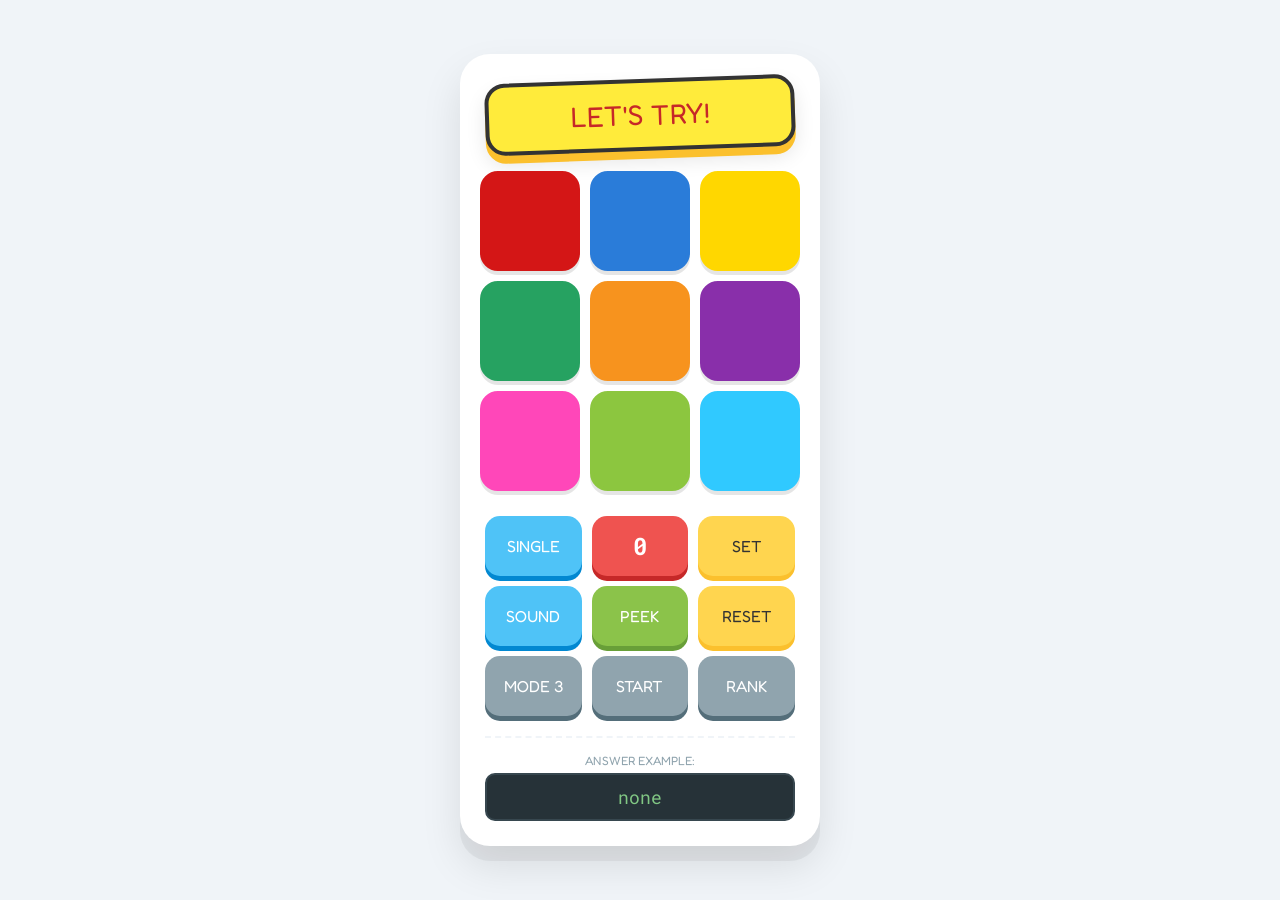
==== pop/index.html @ 69394334 "Add files via upload" ====
<!DOCTYPE html>
<html lang="ja">
<head> 
  <meta charset="UTF-8">
  <meta name="viewport" content="width=device-width, initial-scale=1.0">
  <title>Cyclogic Pop</title>
  <link href="https://fonts.googleapis.com/css2?family=Fredoka+One&family=Roboto+Mono:wght@700&display=swap" rel="stylesheet">
  <link rel="stylesheet" href="style.css">
  <script src="jquery-1.12.4.min.js"></script>
  <script src="https://cdnjs.cloudflare.com/ajax/libs/gsap/3.12.2/gsap.min.js"></script>
  <script src="program.js"></script>
</head>
<body>

<div id="content">

<header class="message-board">
    <div id="hyouji">LET'S TRY!</div>
  </header>

  <main class="puzzle-grid">
    
<button type="button" class="panel" id="p1"></button>
<button type="button" class="panel" id="p2"></button>
<button type="button" class="panel" id="p3"></button>
<button type="button" class="panel" id="p4"></button>
<button type="button" class="panel" id="p5"></button>
<button type="button" class="panel" id="p6"></button>
<button type="button" class="panel" id="p7"></button>
<button type="button" class="panel" id="p8"></button>
<button type="button" class="panel" id="p9"></button>

  </main>

  <nav class="controls-grid">
    <button type="button" class="bot input-mode" id="input-mode">SINGLE</button>
    <div class="bot-special moves-counter" id="tebo">000</div>
    <button type="button" class="bot sys-set" id="sebo">SET</button>

    <button type="button" class="bot sys-sound" id="sound-toggle">SOUND</button>
    <button type="button" class="bot peek-btn" id="peek-btn">PEEK</button> <button type="button" class="bot sys-reset" id="resebo">RESET</button>

    <button type="button" class="bot mode-select" id="mode-select">MODE 3</button>
    <button type="button" class="bot start-btn" id="challenge-start">START</button>
    <button type="button" class="bot rank-btn" id="rank">RANK</button>
  </nav>

  <footer>
    <div class="answer-area">
      <span class="label">ANSWER EXAMPLE:</span>
      <div id="kotae">none</div>
    </div>
  </footer>

</div>

<audio id="sound-click" src="sound/click.mp3" preload="auto"></audio>
<audio id="sound-complete" src="sound/complete.mp3" preload="auto"></audio>
<audio id="sound-peek" src="sound/peek.mp3" preload="auto"></audio> </body>
</html>
---- pop/style.css ----
/* style.css */

/* --- 全体のリセットとフォント --- */
* {
  box-sizing: border-box;
  margin: 0;
  padding: 0;
}

/* メッセージボード：一番上の表示部分 */
.message-board {
  margin-bottom: 20px;
  perspective: 500px; /* わずかに立体感を出すため */
}

#hyouji {
  background-color: #ffeb3b; /* 鮮やかなイエロー */
  color: #c62828;            /* 濃い赤で視認性確保 */
  font-family: 'Fredoka One', cursive;
  font-size: 28px;
  padding: 15px;
  border-radius: 20px;
  border: 4px solid #333;
  box-shadow: 0 8px 0 #fbc02d, 0 10px 20px rgba(0,0,0,0.1);
  
  /* 少し傾けて「コミカル」なニュアンスを出す */
  transform: rotate(-2deg);
  display: flex;
  align-items: center;
  justify-content: center;
  min-height: 70px;
  
  /* アニメーションの準備 */
  transition: all 0.2s ease;
}

/* 状況によって色や動きを変えるためのクラス（JSで制御） */
.status-thinking { color: #1976d2; transform: rotate(1deg); }
.status-win { 
  background-color: #ff4081; 
  color: white; 
  animation: bounce 0.5s infinite alternate; 
}

@keyframes bounce {
  from { transform: scale(1) rotate(-2deg); }
  to { transform: scale(1.05) rotate(2deg); }
}

body {
  /* 背景は少し落ち着いた、おもちゃ箱のようなパステルグレー */
  background-color: #f0f4f8; 
  display: flex;
  justify-content: center;
  align-items: center;
  min-height: 100vh;
  /* メインは丸みのあるポップなフォント */
  font-family: 'Fredoka One', cursive; 
}

/* --- メインコンテナ --- */
#content {
  /* 白ベースに、少し遊び心のある影 */
  background: #ffffff;
  padding: 25px;
  border-radius: 30px; /* 角丸を強く */
  box-shadow: 0 15px 0 rgba(0,0,0,0.05), 0 20px 40px rgba(0,0,0,0.1);
  width: 360px; /* 以前のバランスを参考に調整 */
  text-align: center;
}

/* --- パズルグリッド（バランス維持＋ポップ化） --- */
.puzzle-grid {
  display: grid;
  grid-template-columns: repeat(3, 100px);
  grid-template-rows: repeat(3, 100px);
  gap: 10px;
  justify-content: center;
  margin-bottom: 25px;
/* ...既存の設定... */
  grid-template-areas: 
    "p1 p2 p3"
    "p4 p5 p6"
    "p7 p8 p9";
}
#p1 { grid-area: p1; } #p2 { grid-area: p2; } #p3 { grid-area: p3; }
#p4 { grid-area: p4; } #p5 { grid-area: p5; } #p6 { grid-area: p6; }
#p7 { grid-area: p7; } #p8 { grid-area: p8; } #p9 { grid-area: p9; }

/* --- パネルの装飾：枠は維持、中は薄く --- */
.panel {
  width: 100px;
  height: 100px;
  border-radius: 18px;
  border: 4px solid #3d4143; /* 枠線はしっかり */
  background-color: rgba(255, 255, 255, 0.9); /* 中は薄く（画像が透けるベース） */
  box-shadow: 0 4px 0 rgba(0,0,0,0.1); /* 軽い影 */
  cursor: pointer;
  position: relative; /* アニメーション用 */
}
.panel:active {
  transform: translateY(3px);
  box-shadow: 0 3px 0 #00acc1;
}


/* HOME（正解位置）に収まった時のクラス */
.at-home {
  /* JSで各パネル固有の色を background-color に流し込みます */
  border-color: rgba(0, 0, 0, 0.1); /* 枠を少し馴染ませる */
  transition: background-color 0.4s ease, border-color 0.4s ease;
}
.controls-grid {
  display: grid;
  grid-template-columns: repeat(3, 1fr);
  grid-template-rows: repeat(3, 60px); /* 全ての行を60pxで固定 */
  gap: 10px;
  margin-bottom: 20px;
}
/* 共通ボタンスタイル：ぷっくり沈む */
.bot, .bot-special {
  border: none;
  border-radius: 15px;
  font-family: 'Fredoka One', cursive;
  font-size: 16px;
  color: #ffffff;
  height: 100%; 
  padding: 0;
  cursor: pointer;
  transition: all 0.1s;
  text-transform: uppercase;
  display: flex;
  align-items: center;
  justify-content: center;
}

.bot:active {
  transform: translateY(3px);
}

/* --- 個別カラー設定（Pop Edition） --- */

/* 1. 設定・トグル系：スカイブルーに統一 (旧SOUND色) */
.input-mode, .sys-sound {
  background-color: #4fc3f7;
  box-shadow: 0 5px 0 #0288d1;
}
.input-mode:active, .sys-sound:active { box-shadow: 0 2px 0 #0288d1; }
/* 2. 手数ボタン：赤ベースに白文字（他のボタンと挙動を統一） */
.moves-counter {
  background-color: #ef5350; /* 鮮やかな赤 */
  box-shadow: 0 5px 0 #c62828; /* 濃い赤の影 */
  color: #ffffff;            /* 文字は白で見やすく */
  
  /* ボタンとしての共通設定 */
  border: none;
  border-radius: 15px;
  font-family: 'Roboto Mono', monospace;
  font-size: 24px;
  font-weight: 700;
  cursor: pointer;
  display: flex;
  align-items: center;
  justify-content: center;
  transition: all 0.1s;
}

/* 押し込んだ時の動きを他のボタンと同期 */
.moves-counter:active {
  transform: translateY(3px);
  box-shadow: 0 2px 0 #c62828;
}
/* 3. 実行系（セット・リセット）：イエローゴールド (旧RANK色) */
.sys-set, .sys-reset {
  background-color: #ffd54f;
  box-shadow: 0 5px 0 #fbc02d;
  color: #333; /* 視認性のため文字は暗く */
}
.sys-set:active, .sys-reset:active { box-shadow: 0 2px 0 #fbc02d; }
/* SOUND: スカイブルー */
.sys-sound {
  background-color: #4fc3f7;
  box-shadow: 0 5px 0 #0288d1;
}
.sys-sound:active { box-shadow: 0 2px 0 #0288d1; }

/* 4. 特殊機能（PEEK）：ライムグリーン (旧MODE色) */
.peek-btn {
  background-color: #8bc34a;
  box-shadow: 0 5px 0 #689f38;
}
.peek-btn:active { box-shadow: 0 2px 0 #689f38; }

/* 5. 下段三つ：ブルーグレーに統一 (旧MODE SELECT色) */
.mode-select, .start-btn, .rank-btn {
  background-color: #90a4ae;
  box-shadow: 0 5px 0 #546e7a;
  color: #ffffff;
  font-size: 16px; /* STARTも他と合わせる */
}
.mode-select:active, .start-btn:active, .rank-btn:active { 
  box-shadow: 0 2px 0 #546e7a; 
}

/* --- フッター（解答例） --- */
footer {
  margin-top: 15px;
  border-top: 2px dashed #f0f4f8;
  padding-top: 15px;
}

.answer-area .label {
  font-size: 12px;
  color: #90a4ae;
  margin-bottom: 5px;
  display: block;
}

/* ANSWER：黒板のようなダークグリーン */
#kotae {
  background-color: #263238;
  color: #81c784; /* 黄緑色の文字 */
  font-family: 'Roboto Mono', monospace;
  font-size: 18px;
  padding: 10px;
  border-radius: 10px;
  border: 2px solid #37474f;
  min-height: 40px;
}

/* --- style.css の最後に追加 --- */

/* アニメーション専用の使い捨て数字レイヤー */
.ghost-num {
    width: 100px;  /* パネルと同じサイズ */
    height: 100px;
    background-size: contain; /* キャラ全体を表示 */
    background-repeat: no-repeat;
    background-position: center;
    position: absolute; /* 親コンテナ(#content)に対して絶対配置 */
    pointer-events: none; /* クリックを貫通させる */
    /* 迫力を出すための影 */
    filter: drop-shadow(0 10px 10px rgba(0,0,0,0.3));
}

/* --- 既存の .panel を少し調整 --- */
.panel {
    /* ...既存の設定... */
    background-color: rgba(255, 255, 255, 0.9); /* デフォルトの中の色 */
    background-size: contain; /* background-imageのサイズを調整 */
    background-repeat: no-repeat;
    background-position: center;
    transition: background-color 0.4s ease, border-color 0.4s ease, transform 0.1s ease; /* transitionを追加 */
}
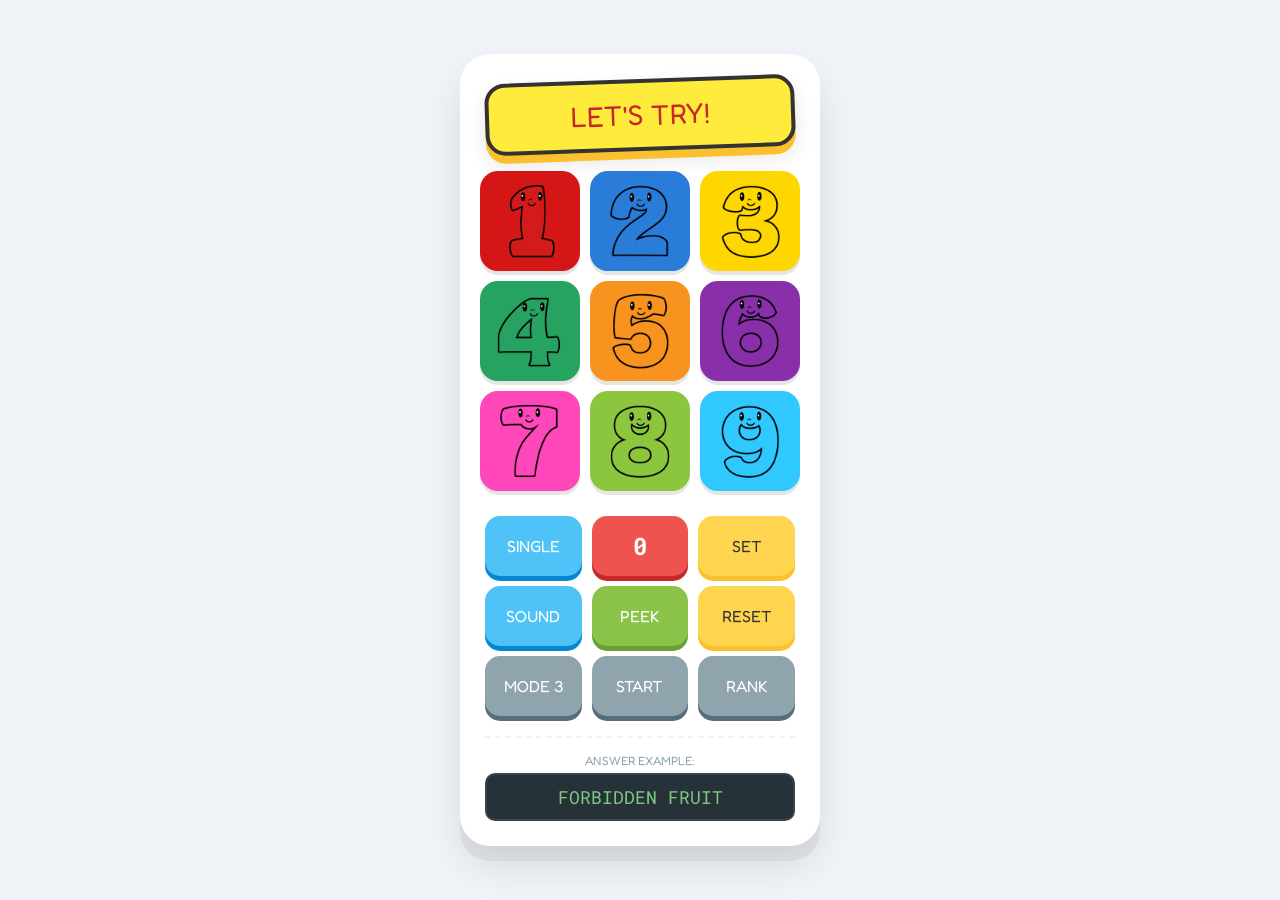
==== commit fe0ce48e: "Add files via upload" ====
--- a/pop/index.html
+++ b/pop/index.html
@@ -48,13 +48,10 @@
   <footer>
     <div class="answer-area">
       <span class="label">ANSWER EXAMPLE:</span>
-      <div id="kotae">none</div>
+      <div id="kotae" class="bot">Forbidden fruit</div>
     </div>
   </footer>
 
 </div>
 
-<audio id="sound-click" src="sound/click.mp3" preload="auto"></audio>
-<audio id="sound-complete" src="sound/complete.mp3" preload="auto"></audio>
-<audio id="sound-peek" src="sound/peek.mp3" preload="auto"></audio> </body>
 </html>
--- a/pop/style.css
+++ b/pop/style.css
@@ -60,6 +60,7 @@
 
 /* --- メインコンテナ --- */
 #content {
+  position: relative;
   /* 白ベースに、少し遊び心のある影 */
   background: #ffffff;
   padding: 25px;
@@ -67,6 +68,9 @@
   box-shadow: 0 15px 0 rgba(0,0,0,0.05), 0 20px 40px rgba(0,0,0,0.1);
   width: 360px; /* 以前のバランスを参考に調整 */
   text-align: center;
+	
+  /* もし可能なら、これを追加するとゴーストが枠外に飛び出さず綺麗です */
+  overflow: hidden; 
 }
 
 /* --- パズルグリッド（バランス維持＋ポップ化） --- */
@@ -209,6 +213,19 @@
   padding-top: 15px;
 }
 
+/* 無効化状態のスタイル */
+.bot:disabled {
+    cursor: not-allowed;
+    filter: grayscale(0.8);
+    transform: none !important;
+    box-shadow: none !important;
+}
+
+#kotae {
+    cursor: pointer;
+    transition: background-color 0.3s;
+}
+
 .answer-area .label {
   font-size: 12px;
   color: #90a4ae;
@@ -241,6 +258,7 @@
     pointer-events: none; /* クリックを貫通させる */
     /* 迫力を出すための影 */
     filter: drop-shadow(0 10px 10px rgba(0,0,0,0.3));
+	z-index: 9999; /* 他のどのパネルよりも上に表示する */
 }
 
 /* --- 既存の .panel を少し調整 --- */
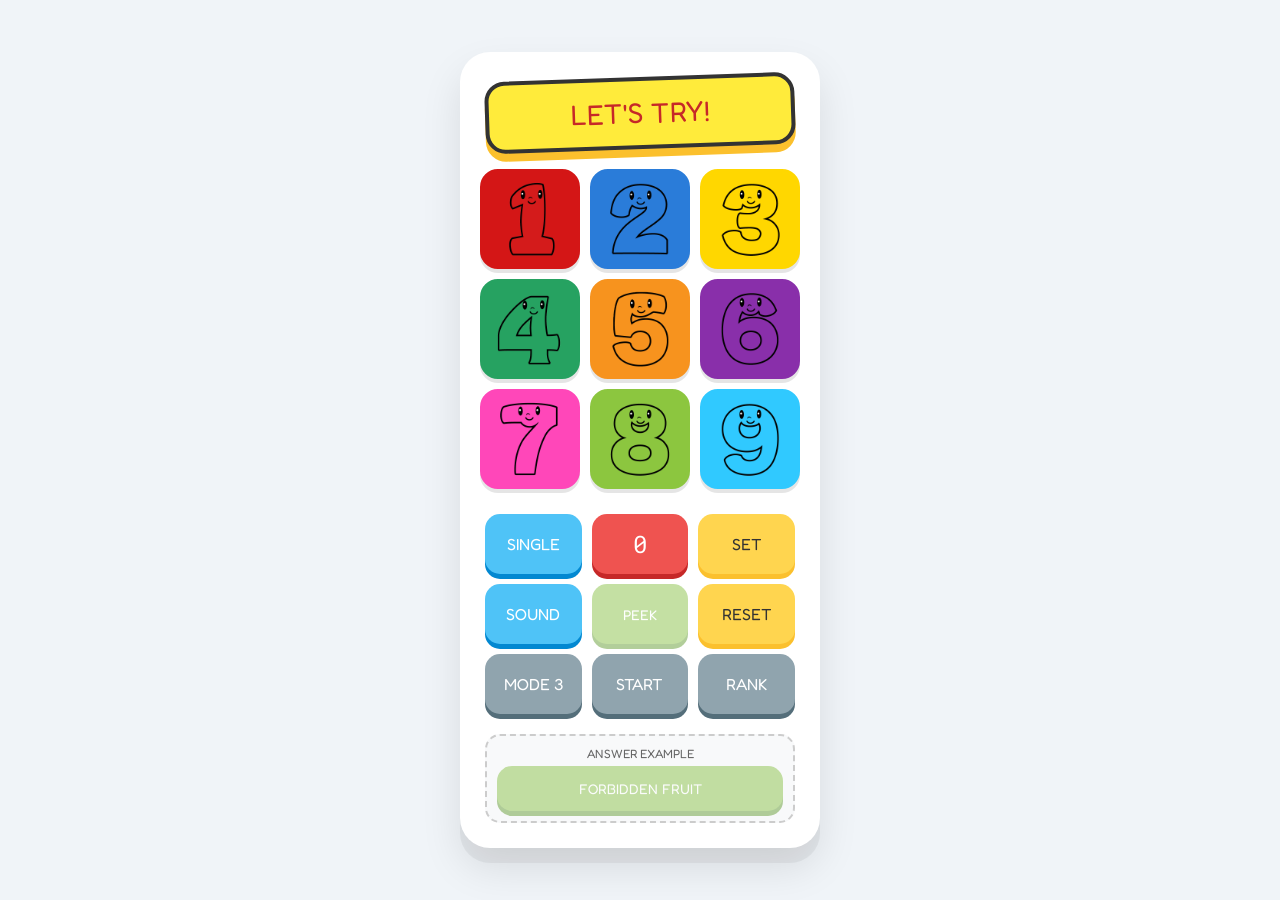
==== commit 6cf1547b: "Add files via upload" ====
--- a/pop/index.html
+++ b/pop/index.html
@@ -34,11 +34,12 @@
 
   <nav class="controls-grid">
     <button type="button" class="bot input-mode" id="input-mode">SINGLE</button>
-    <div class="bot-special moves-counter" id="tebo">000</div>
+    <div class="bot-special moves-counter" id="tebo">0</div>
     <button type="button" class="bot sys-set" id="sebo">SET</button>
 
     <button type="button" class="bot sys-sound" id="sound-toggle">SOUND</button>
-    <button type="button" class="bot peek-btn" id="peek-btn">PEEK</button> <button type="button" class="bot sys-reset" id="resebo">RESET</button>
+    <button type="button" class="bot peek-btn" id="peek-btn">PEEK</button> 
+	<button type="button" class="bot sys-reset" id="resebo">RESET</button>
 
     <button type="button" class="bot mode-select" id="mode-select">MODE 3</button>
     <button type="button" class="bot start-btn" id="challenge-start">START</button>
@@ -46,11 +47,13 @@
   </nav>
 
   <footer>
-    <div class="answer-area">
-      <span class="label">ANSWER EXAMPLE:</span>
-      <div id="kotae" class="bot">Forbidden fruit</div>
-    </div>
-  </footer>
+  <div class="answer-area" style="margin-top: 10px; padding: 10px; background: #f8f9fa; border-radius: 15px; border: 2px dashed #ccc;">
+    <div class="label" style="font-size: 12px; color: #666; margin-bottom: 5px;">ANSWER EXAMPLE</div>
+    <button type="button" id="kotae" class="bot" style="width: 100%; background-color: #ffb74d; box-shadow: 0 5px 0 #f57c00; color: #fff;">
+      FORBIDDEN FRUIT
+    </button>
+  </div>
+</footer>
 
 </div>
 
--- a/pop/style.css
+++ b/pop/style.css
@@ -1,5 +1,3 @@
-/* style.css */
-
 /* --- 全体のリセットとフォント --- */
 * {
   box-sizing: border-box;
@@ -7,73 +5,46 @@
   padding: 0;
 }
 
-/* メッセージボード：一番上の表示部分 */
-.message-board {
-  margin-bottom: 20px;
-  perspective: 500px; /* わずかに立体感を出すため */
-}
-
+body {
+  background-color: #f0f4f8; 
+  display: flex;
+  justify-content: center;
+  align-items: center;
+  min-height: 100vh;
+  font-family: 'Fredoka One', cursive; 
+}
+
+/* --- メインコンテナ --- */
+#content {
+  position: relative;
+  background: #ffffff;
+  padding: 25px;
+  border-radius: 30px;
+  box-shadow: 0 15px 0 rgba(0,0,0,0.05), 0 20px 40px rgba(0,0,0,0.1);
+  width: 360px;
+  text-align: center;
+  overflow: hidden; 
+}
+
+/* --- メッセージボード --- */
+.message-board { margin-bottom: 20px; perspective: 500px; }
 #hyouji {
-  background-color: #ffeb3b; /* 鮮やかなイエロー */
-  color: #c62828;            /* 濃い赤で視認性確保 */
+  background-color: #ffeb3b;
+  color: #c62828;
   font-family: 'Fredoka One', cursive;
   font-size: 28px;
   padding: 15px;
   border-radius: 20px;
   border: 4px solid #333;
-  box-shadow: 0 8px 0 #fbc02d, 0 10px 20px rgba(0,0,0,0.1);
-  
-  /* 少し傾けて「コミカル」なニュアンスを出す */
+  box-shadow: 0 8px 0 #fbc02d;
   transform: rotate(-2deg);
   display: flex;
   align-items: center;
   justify-content: center;
   min-height: 70px;
-  
-  /* アニメーションの準備 */
-  transition: all 0.2s ease;
-}
-
-/* 状況によって色や動きを変えるためのクラス（JSで制御） */
-.status-thinking { color: #1976d2; transform: rotate(1deg); }
-.status-win { 
-  background-color: #ff4081; 
-  color: white; 
-  animation: bounce 0.5s infinite alternate; 
-}
-
-@keyframes bounce {
-  from { transform: scale(1) rotate(-2deg); }
-  to { transform: scale(1.05) rotate(2deg); }
-}
-
-body {
-  /* 背景は少し落ち着いた、おもちゃ箱のようなパステルグレー */
-  background-color: #f0f4f8; 
-  display: flex;
-  justify-content: center;
-  align-items: center;
-  min-height: 100vh;
-  /* メインは丸みのあるポップなフォント */
-  font-family: 'Fredoka One', cursive; 
-}
-
-/* --- メインコンテナ --- */
-#content {
-  position: relative;
-  /* 白ベースに、少し遊び心のある影 */
-  background: #ffffff;
-  padding: 25px;
-  border-radius: 30px; /* 角丸を強く */
-  box-shadow: 0 15px 0 rgba(0,0,0,0.05), 0 20px 40px rgba(0,0,0,0.1);
-  width: 360px; /* 以前のバランスを参考に調整 */
-  text-align: center;
-	
-  /* もし可能なら、これを追加するとゴーストが枠外に飛び出さず綺麗です */
-  overflow: hidden; 
-}
-
-/* --- パズルグリッド（バランス維持＋ポップ化） --- */
+}
+
+/* --- パズルグリッド --- */
 .puzzle-grid {
   display: grid;
   grid-template-columns: repeat(3, 100px);
@@ -81,192 +52,202 @@
   gap: 10px;
   justify-content: center;
   margin-bottom: 25px;
-/* ...既存の設定... */
-  grid-template-areas: 
-    "p1 p2 p3"
-    "p4 p5 p6"
-    "p7 p8 p9";
-}
-#p1 { grid-area: p1; } #p2 { grid-area: p2; } #p3 { grid-area: p3; }
-#p4 { grid-area: p4; } #p5 { grid-area: p5; } #p6 { grid-area: p6; }
-#p7 { grid-area: p7; } #p8 { grid-area: p8; } #p9 { grid-area: p9; }
-
-/* --- パネルの装飾：枠は維持、中は薄く --- */
+}
+
 .panel {
   width: 100px;
   height: 100px;
   border-radius: 18px;
-  border: 4px solid #3d4143; /* 枠線はしっかり */
-  background-color: rgba(255, 255, 255, 0.9); /* 中は薄く（画像が透けるベース） */
-  box-shadow: 0 4px 0 rgba(0,0,0,0.1); /* 軽い影 */
+  border: 4px solid #3d4143;
+  background-color: rgba(255, 255, 255, 0.9);
+  background-size: contain;
+  background-repeat: no-repeat;
+  background-position: center;
+  box-shadow: 0 4px 0 rgba(0,0,0,0.1);
   cursor: pointer;
-  position: relative; /* アニメーション用 */
-}
-.panel:active {
-  transform: translateY(3px);
-  box-shadow: 0 3px 0 #00acc1;
-}
-
-
-/* HOME（正解位置）に収まった時のクラス */
-.at-home {
-  /* JSで各パネル固有の色を background-color に流し込みます */
-  border-color: rgba(0, 0, 0, 0.1); /* 枠を少し馴染ませる */
-  transition: background-color 0.4s ease, border-color 0.4s ease;
-}
+  position: relative;
+  transition: background-color 0.4s, border-color 0.4s, transform 0.1s;
+}
+
+.panel:active { transform: translateY(3px); }
+
+/* --- コントロールグリッド --- */
 .controls-grid {
   display: grid;
   grid-template-columns: repeat(3, 1fr);
-  grid-template-rows: repeat(3, 60px); /* 全ての行を60pxで固定 */
+  grid-template-rows: repeat(3, 60px);
   gap: 10px;
   margin-bottom: 20px;
 }
-/* 共通ボタンスタイル：ぷっくり沈む */
-.bot, .bot-special {
+
+/* ボタン共通設定（ぷっくりスタイル） */
+.bot, .bot-special, .moves-counter {
   border: none;
   border-radius: 15px;
   font-family: 'Fredoka One', cursive;
   font-size: 16px;
   color: #ffffff;
-  height: 100%; 
-  padding: 0;
   cursor: pointer;
+  display: flex;
+  align-items: center;
+  justify-content: center;
+  text-transform: uppercase;
   transition: all 0.1s;
-  text-transform: uppercase;
-  display: flex;
-  align-items: center;
-  justify-content: center;
-}
-
-.bot:active {
+}
+
+.bot:active, .bot-special:active, .moves-counter:active {
   transform: translateY(3px);
 }
 
-/* --- 個別カラー設定（Pop Edition） --- */
-
-/* 1. 設定・トグル系：スカイブルーに統一 (旧SOUND色) */
+/* --- 個別カラー設定 --- */
+/* 1. 設定系（青） */
 .input-mode, .sys-sound {
   background-color: #4fc3f7;
   box-shadow: 0 5px 0 #0288d1;
 }
-.input-mode:active, .sys-sound:active { box-shadow: 0 2px 0 #0288d1; }
-/* 2. 手数ボタン：赤ベースに白文字（他のボタンと挙動を統一） */
+
+/* 2. 手数（赤） */
 .moves-counter {
-  background-color: #ef5350; /* 鮮やかな赤 */
-  box-shadow: 0 5px 0 #c62828; /* 濃い赤の影 */
-  color: #ffffff;            /* 文字は白で見やすく */
-  
-  /* ボタンとしての共通設定 */
-  border: none;
-  border-radius: 15px;
+  background-color: #ef5350;
+  box-shadow: 0 5px 0 #c62828;
   font-family: 'Roboto Mono', monospace;
   font-size: 24px;
-  font-weight: 700;
-  cursor: pointer;
-  display: flex;
-  align-items: center;
-  justify-content: center;
-  transition: all 0.1s;
-}
-
-/* 押し込んだ時の動きを他のボタンと同期 */
-.moves-counter:active {
-  transform: translateY(3px);
-  box-shadow: 0 2px 0 #c62828;
-}
-/* 3. 実行系（セット・リセット）：イエローゴールド (旧RANK色) */
+}
+
+/* 3. 実行系（黄） */
 .sys-set, .sys-reset {
   background-color: #ffd54f;
   box-shadow: 0 5px 0 #fbc02d;
-  color: #333; /* 視認性のため文字は暗く */
-}
-.sys-set:active, .sys-reset:active { box-shadow: 0 2px 0 #fbc02d; }
-/* SOUND: スカイブルー */
-.sys-sound {
-  background-color: #4fc3f7;
-  box-shadow: 0 5px 0 #0288d1;
-}
-.sys-sound:active { box-shadow: 0 2px 0 #0288d1; }
-
-/* 4. 特殊機能（PEEK）：ライムグリーン (旧MODE色) */
-.peek-btn {
-  background-color: #8bc34a;
-  box-shadow: 0 5px 0 #689f38;
-}
-.peek-btn:active { box-shadow: 0 2px 0 #689f38; }
-
-/* 5. 下段三つ：ブルーグレーに統一 (旧MODE SELECT色) */
+  color: #333;
+}
+
+
+/* 5. 下段（グレー） ※ここがご希望の場所です */
 .mode-select, .start-btn, .rank-btn {
   background-color: #90a4ae;
   box-shadow: 0 5px 0 #546e7a;
-  color: #ffffff;
-  font-size: 16px; /* STARTも他と合わせる */
-}
-.mode-select:active, .start-btn:active, .rank-btn:active { 
-  box-shadow: 0 2px 0 #546e7a; 
-}
-
-/* --- フッター（解答例） --- */
-footer {
+}
+
+/* --- 4. 特殊（緑：PEEK & KOTAE） --- */
+/* クラスとID両方に同じ色を適用します */
+.peek-btn, #kotae {
+  background-color: #8bc34a !important; /* 明るい緑 */
+  box-shadow: 0 5px 0 #689f38 !important; /* 濃い緑の影 */
+  color: #ffffff !important;
+  
+  /* 初期状態（SET前）の設定 */
+  opacity: 0.5;
+  cursor: not-allowed;
+  
+  /* KOTAE専用のサイズ調整もここに統合 */
+  min-height: 45px;
+  font-size: 14px;
+  width: 100%; /* footer内で横いっぱいに広げる場合 */
+  transition: all 0.2s;
+}
+
+/* footer内の余白調整だけ残す */
+.answer-area {
   margin-top: 15px;
-  border-top: 2px dashed #f0f4f8;
-  padding-top: 15px;
-}
-
-/* 無効化状態のスタイル */
-.bot:disabled {
-    cursor: not-allowed;
-    filter: grayscale(0.8);
-    transform: none !important;
-    box-shadow: none !important;
-}
-
-#kotae {
-    cursor: pointer;
-    transition: background-color 0.3s;
-}
-
-.answer-area .label {
-  font-size: 12px;
-  color: #90a4ae;
-  margin-bottom: 5px;
-  display: block;
-}
-
-/* ANSWER：黒板のようなダークグリーン */
-#kotae {
-  background-color: #263238;
-  color: #81c784; /* 黄緑色の文字 */
+  text-align: center;
+}
+
+/* 無効化 */
+.bot:disabled { filter: grayscale(0.8); cursor: not-allowed; box-shadow: none; }
+
+/* --- モーダル（最前面・中央固定） --- */
+.modal-overlay {
+  position: fixed;
+  top: 0; left: 0;
+  width: 100vw; height: 100vh;
+  background-color: rgba(0, 0, 0, 0.85);
+  display: flex;
+  justify-content: center;
+  align-items: center;
+  z-index: 10000;
+}
+
+.modal-content {
+  background: #fff;
+  padding: 25px;
+  border: 5px solid #333;
+  border-radius: 25px;
+  width: 85%;
+  max-width: 350px;
+  text-align: center;
+  box-shadow: 0 10px 0 rgba(0,0,0,0.2);
+  color: #333;
+  animation: modalPop 0.3s cubic-bezier(0.175, 0.885, 0.32, 1.275);
+}
+
+@keyframes modalPop {
+  from { transform: scale(0.8); opacity: 0; }
+  to { transform: scale(1); opacity: 1; }
+}
+
+#rank-list {
+  margin: 15px 0;
+  background: #f0f0f0;
+  border-radius: 15px;
+  padding: 15px;
+  min-height: 180px;
   font-family: 'Roboto Mono', monospace;
-  font-size: 18px;
-  padding: 10px;
-  border-radius: 10px;
-  border: 2px solid #37474f;
-  min-height: 40px;
-}
-
-/* --- style.css の最後に追加 --- */
-
-/* アニメーション専用の使い捨て数字レイヤー */
+  font-size: 1.1rem;
+  text-align: left;
+}
+
+/* アニメーション用数字 */
 .ghost-num {
-    width: 100px;  /* パネルと同じサイズ */
-    height: 100px;
-    background-size: contain; /* キャラ全体を表示 */
-    background-repeat: no-repeat;
-    background-position: center;
-    position: absolute; /* 親コンテナ(#content)に対して絶対配置 */
-    pointer-events: none; /* クリックを貫通させる */
-    /* 迫力を出すための影 */
-    filter: drop-shadow(0 10px 10px rgba(0,0,0,0.3));
-	z-index: 9999; /* 他のどのパネルよりも上に表示する */
-}
-
-/* --- 既存の .panel を少し調整 --- */
-.panel {
-    /* ...既存の設定... */
-    background-color: rgba(255, 255, 255, 0.9); /* デフォルトの中の色 */
-    background-size: contain; /* background-imageのサイズを調整 */
-    background-repeat: no-repeat;
-    background-position: center;
-    transition: background-color 0.4s ease, border-color 0.4s ease, transform 0.1s ease; /* transitionを追加 */
+  width: 100px; height: 100px;
+  background-size: contain;
+  background-repeat: no-repeat;
+  background-position: center;
+  position: absolute;
+  pointer-events: none;
+  filter: drop-shadow(0 10px 10px rgba(0,0,0,0.3));
+  z-index: 9999;
+}
+
+/* --- 5. ランキングモーダル用タブボタンの強化 --- */
+.tab-container {
+  display: flex;
+  justify-content: space-between;
+  gap: 8px;
+  margin-bottom: 20px;
+}
+
+.tab-btn {
+  flex: 1;
+  padding: 10px 5px !important;
+  font-size: 12px !important;
+  font-weight: 800 !important;
+  font-family: 'Fredoka One', cursive;
+  border-radius: 10px !important;
+  border: 2px solid #bdc3c7 !important;
+  background: #fdfdfd !important;
+  color: #7f8c8d !important;
+  box-shadow: 0 4px 0 #bdc3c7 !important;
+  transition: all 0.1s ease;
+  cursor: pointer;
+  opacity: 1 !important; /* 透明度を100%にして見やすく */
+}
+
+/* ホバー（PC操作時） */
+.tab-btn:hover {
+  background: #f1f2f6 !important;
+}
+
+/* アクティブ（現在選択中の日） */
+.tab-btn.active {
+  background: #3498db !important; /* POPなブルー */
+  color: #ffffff !important;
+  border-color: #2980b9 !important;
+  box-shadow: 0 2px 0 #21618c !important;
+  transform: translateY(2px); /* 押し込んだ見た目 */
+}
+
+/* ランキング項目のフォント調整 */
+.rank-item {
+  font-size: 15px;
+  font-weight: bold;
 }
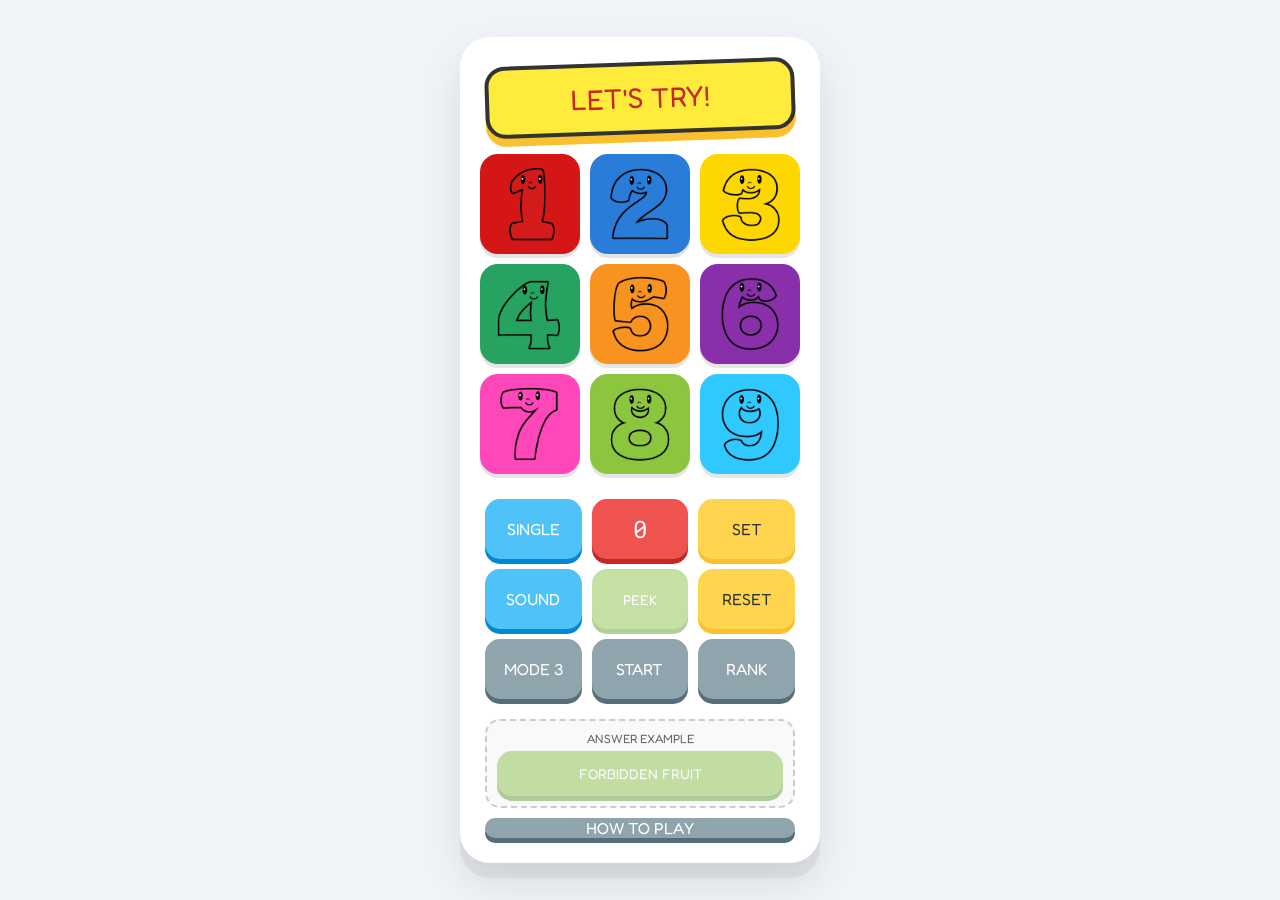
==== commit 4b4a062d: "Add files via upload" ====
--- a/pop/index.html
+++ b/pop/index.html
@@ -53,6 +53,12 @@
       FORBIDDEN FRUIT
     </button>
   </div>
+
+<div class="how-to-area" style="margin-top: 10px;">
+    <button type="button" id="how-to-btn" class="bot" style="width: 100%; background-color: #90a4ae; box-shadow: 0 5px 0 #546e7a;">
+      HOW TO PLAY
+    </button>
+  </div>
 </footer>
 
 </div>
--- a/pop/style.css
+++ b/pop/style.css
@@ -250,4 +250,16 @@
 .rank-item {
   font-size: 15px;
   font-weight: bold;
-}+}
+
+/* ヘルプ専用の装飾 */
+.help-step-img {
+    width: 80px; height: 80px;
+    margin: 10px auto;
+    background: #f0f0f0;
+    border-radius: 15px;
+    display: flex; align-items: center; justify-content: center;
+    font-size: 30px;
+}
+.help-text-ja { font-size: 14px; font-weight: bold; color: #333; margin-top: 10px; }
+.help-text-en { font-size: 12px; color: #888; margin-bottom: 10px; font-style: italic; }
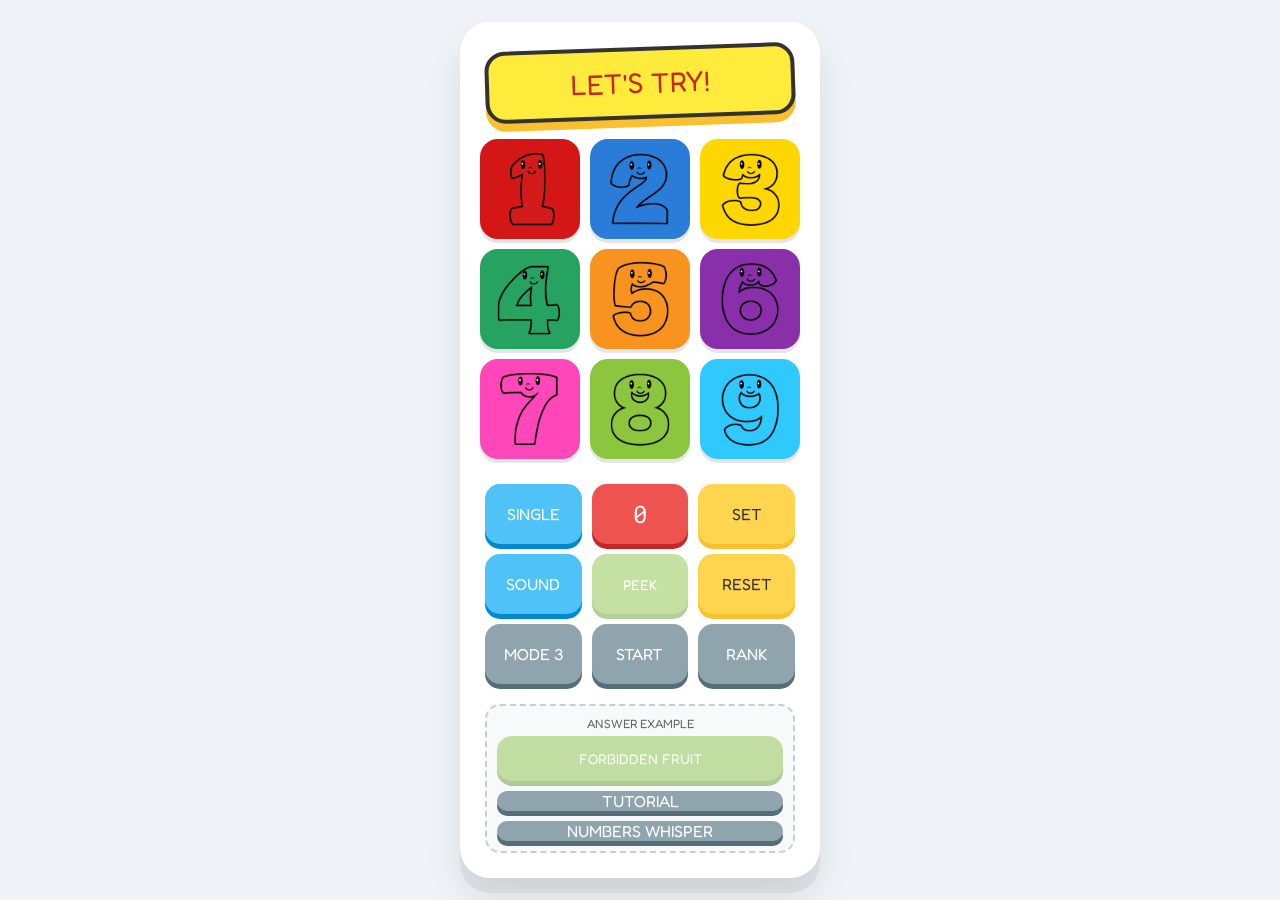
==== commit ddc1125f: "Add files via upload" ====
--- a/pop/index.html
+++ b/pop/index.html
@@ -14,22 +14,20 @@
 
 <div id="content">
 
-<header class="message-board">
+  <header class="message-board">
     <div id="hyouji">LET'S TRY!</div>
   </header>
 
   <main class="puzzle-grid">
-    
-<button type="button" class="panel" id="p1"></button>
-<button type="button" class="panel" id="p2"></button>
-<button type="button" class="panel" id="p3"></button>
-<button type="button" class="panel" id="p4"></button>
-<button type="button" class="panel" id="p5"></button>
-<button type="button" class="panel" id="p6"></button>
-<button type="button" class="panel" id="p7"></button>
-<button type="button" class="panel" id="p8"></button>
-<button type="button" class="panel" id="p9"></button>
-
+    <button type="button" class="panel" id="p1"></button>
+    <button type="button" class="panel" id="p2"></button>
+    <button type="button" class="panel" id="p3"></button>
+    <button type="button" class="panel" id="p4"></button>
+    <button type="button" class="panel" id="p5"></button>
+    <button type="button" class="panel" id="p6"></button>
+    <button type="button" class="panel" id="p7"></button>
+    <button type="button" class="panel" id="p8"></button>
+    <button type="button" class="panel" id="p9"></button>
   </main>
 
   <nav class="controls-grid">
@@ -39,7 +37,7 @@
 
     <button type="button" class="bot sys-sound" id="sound-toggle">SOUND</button>
     <button type="button" class="bot peek-btn" id="peek-btn">PEEK</button> 
-	<button type="button" class="bot sys-reset" id="resebo">RESET</button>
+    <button type="button" class="bot sys-reset" id="resebo">RESET</button>
 
     <button type="button" class="bot mode-select" id="mode-select">MODE 3</button>
     <button type="button" class="bot start-btn" id="challenge-start">START</button>
@@ -47,20 +45,72 @@
   </nav>
 
   <footer>
-  <div class="answer-area" style="margin-top: 10px; padding: 10px; background: #f8f9fa; border-radius: 15px; border: 2px dashed #ccc;">
-    <div class="label" style="font-size: 12px; color: #666; margin-bottom: 5px;">ANSWER EXAMPLE</div>
-    <button type="button" id="kotae" class="bot" style="width: 100%; background-color: #ffb74d; box-shadow: 0 5px 0 #f57c00; color: #fff;">
+    <div class="answer-area" style="margin-top: 10px; padding: 10px; background: #f8f9fa; border-radius: 15px; border: 2px dashed #ccc;">
+
+	<div class="label" style="font-size: 12px; color: #666; margin-bottom: 5px;">ANSWER EXAMPLE</div>
+    <button type="button" id="kotae" class="bot" style="width: 100%; background-color: #ffb74d; box-shadow: 0 5px 0 #f57c00; color: #fff;　">
       FORBIDDEN FRUIT
     </button>
+ 
+
+      <div class="tutorial-entry-area" style="margin-top: 10px;">
+        <button type="button" id="start-tutorial" class="bot" style="width: 100%; background-color: #90a4ae; box-shadow: 0 5px 0 #546e7a;">
+          TUTORIAL
+        </button>
+      </div>
+
+      <div class="how-to-area">
+        <button type="button" id="how-to-btn" class="bot" style="width: 100%; background-color: #90a4ae; box-shadow: 0 5px 0 #546e7a; margin-top: 10px;">
+          Numbers Whisper
+
+        </button>
+      </div>
+    </div>
+  </footer>
+
+  <div id="tutorial-guide-layer" style="display: none; position: absolute; top: 0; left: 0; width: 100%; height: 100%; z-index: 25000; pointer-events: none;">
+    <svg id="tutorial-svg" width="100%" height="100%">
+      <defs>
+        <mask id="hole">
+          <rect width="100%" height="100%" fill="white" />
+          <circle id="guide-circle" cx="0" cy="0" r="0" fill="black" />
+        </mask>
+      </defs>
+      <rect width="100%" height="100%" fill="rgba(0,0,0,0.6)" mask="url(#hole)" />
+      <circle id="guide-ring" cx="0" cy="0" r="0" stroke="#ffeb3b" stroke-width="4" fill="none" />
+    </svg>
   </div>
 
-<div class="how-to-area" style="margin-top: 10px;">
-    <button type="button" id="how-to-btn" class="bot" style="width: 100%; background-color: #90a4ae; box-shadow: 0 5px 0 #546e7a;">
-      HOW TO PLAY
+  <div id="tutorial-msg-box" style="display: none; position: absolute; width: 310px; z-index: 26000; background: white; padding: 15px; border-radius: 20px; border: 4px solid #ffeb3b; box-shadow: 0 10px 25px rgba(0,0,0,0.2); pointer-events: auto;">
+    <div id="tutorial-msg-text" style="color: #333; font-size: 16px; margin-bottom: 10px; line-height: 1.4; font-family: sans-serif; text-align: left;"></div>
+    <button type="button" id="tutorial-next-btn" class="bot" style="width: 100px; float: right; background-color: #4caf50; color: white; padding: 5px 0; font-size: 16px; box-shadow: 0 4px 0 #2e7d32;">
+      NEXT
     </button>
+    <div style="clear: both;"></div>
   </div>
-</footer>
 
-</div>
+  <div id="tutorial-overlay" style="display: none; position: absolute; top: 0; left: 0; width: 100%; height: 100%; background: rgba(0, 0, 0, 0.8); z-index: 30000; justify-content: center; align-items: center; flex-direction: column;">
+    <div style="background: white; padding: 30px; border-radius: 25px; text-align: center; width: 280px; border: 5px solid #ffeb3b;">
+      <h2 style="margin-bottom: 20px; color: #333; font-size: 20px; font-family: 'Fredoka One', cursive;">Select Language</h2>
+      <button type="button" class="bot lang-btn btn-en" data-lang="en" style="width: 100%; margin-bottom: 15px; background-color: #03a9f4; box-shadow: 0 5px 0 #0288d1;">
+        English
+      </button>
+      <button type="button" class="bot lang-btn btn-ja" data-lang="ja" style="width: 100%; background-color: #ffeb3b; color: #c62828; box-shadow: 0 5px 0 #fbc02d;">
+        日本語
+      </button>
+    </div>
+  </div>
 
+  </div>
+<svg id="tutorial-guide-layer" style="display:none; position:absolute; top:0; left:0; width:100%; height:100%; pointer-events:none; z-index:35000;">
+  <defs>
+    <mask id="guide-mask">
+      <rect width="100%" height="100%" fill="white" />
+      <circle id="guide-circle" cx="0" cy="0" r="0" fill="black" />
+    </mask>
+  </defs>
+  <rect width="100%" height="100%" fill="rgba(0,0,0,0.7)" mask="url(#guide-mask)" />
+  <circle id="guide-ring" cx="0" cy="0" r="0" fill="none" stroke="#ffeb3b" stroke-width="4" stroke-dasharray="8,4" />
+</svg>
+ </body>
 </html>
--- a/pop/style.css
+++ b/pop/style.css
@@ -252,6 +252,68 @@
   font-weight: bold;
 }
 
+/* --- ダンス演出セット：ここから --- */
+
+/* 1. 外側の世界（背景全体）の設定 */
+.dancing-bg {
+    background: linear-gradient(135deg, #fff9c4 0%, #fff176 25%, #fffde7 50%, #fff176 75%, #fff9c4 100%);
+    background-size: 400% 400%;
+    animation: lemonGradient 5s ease infinite;
+    transition: background 1.0s ease;
+}
+
+/* 2. 内側の箱（パズル盤面）を透明にする設定 */
+/* 「bodyに.dancing-bgがついている時の#content」という意味です */
+.dancing-bg #content {
+    background: transparent !important;
+    box-shadow: none;
+    transition: background 1.0s ease;
+}
+
+/* 3. 背景が動くためのアニメーション定義 */
+@keyframes lemonGradient {
+    0% { background-position: 0% 50%; }
+    50% { background-position: 100% 50%; }
+    100% { background-position: 0% 50%; }
+}
+
+/* --- ダンス演出セット：ここまで --- */
+
+/* 2. 泡のスタイル */
+.lemon-bubble {
+    position: fixed;
+    bottom: -50px;
+    /* 1. 泡のメイン色：透明感のあるスカイブルー */
+    background: rgba(179, 229, 252, 0.6); 
+    
+    /* 2. 縁取り：少し濃いめの水色で輪郭をはっきりさせる */
+    border: 1px solid rgba(129, 212, 250, 0.8);
+    
+    /* 3. 仕上げ：内側に白いハイライトを入れて「光る泡」感を出す */
+    box-shadow: inset -2px -2px 4px rgba(255, 255, 255, 0.5),
+                0 0 10px rgba(129, 212, 250, 0.3);
+                
+    border-radius: 50%;
+    pointer-events: none;
+    z-index: 10000 !important;
+}
+/* 泡が数字のすぐ後ろを通るようにレイヤー順を調整 */
+.lemon-bubble {
+    z-index: 1; 
+}
+.frenzy-ghost {
+    z-index: 10; /* 数字を泡より手前に */
+}
+
+/* スマホ用に上書き */
+@media (max-width: 768px) {
+    .dancing-bg {
+        background-size: 200% 200%;     /* 軽くする */
+        animation-duration: 12s;        /* ゆっくりする */
+        /* animation-timing-function: linear;  ← 必要なら追加 */
+    }
+}
+
 /* ヘルプ専用の装飾 */
 .help-step-img {
     width: 80px; height: 80px;
@@ -261,5 +323,33 @@
     display: flex; align-items: center; justify-content: center;
     font-size: 30px;
 }
+
+
 .help-text-ja { font-size: 14px; font-weight: bold; color: #333; margin-top: 10px; }
-.help-text-en { font-size: 12px; color: #888; margin-bottom: 10px; font-style: italic; }+.help-text-en { font-size: 12px; color: #888; margin-bottom: 10px; font-style: italic; }
+
+/* style.css に追加 */
+#tutorial-overlay {
+    position: fixed;
+    top: 0; left: 0;
+    width: 100%; height: 100%;
+    background: rgba(0, 0, 0, 0.7);
+    display: none; /* 最初は隠す */
+    z-index: 30000;
+    justify-content: center;
+    align-items: center;
+}
+
+.lang-select-box {
+    background: #fff;
+    padding: 30px;
+    border-radius: 25px;
+    text-align: center;
+    width: 280px;
+}
+
+/* 言語選択ボタンも既存の .bot スタイルを適用 */
+.lang-btn {
+    width: 100%;
+    margin: 10px 0;
+}
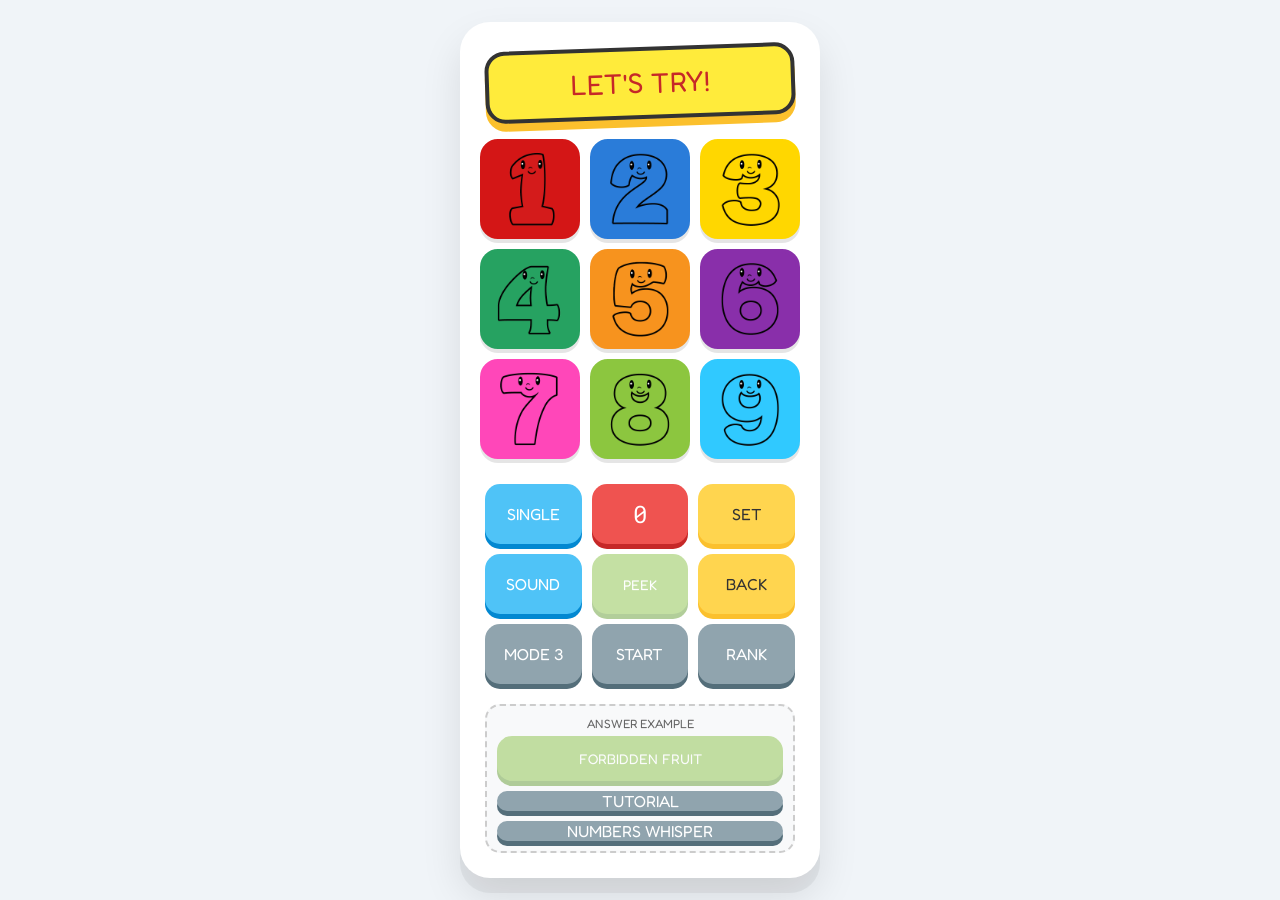
==== commit b9096f33: "Add files via upload" ====
--- a/pop/index.html
+++ b/pop/index.html
@@ -37,7 +37,7 @@
 
     <button type="button" class="bot sys-sound" id="sound-toggle">SOUND</button>
     <button type="button" class="bot peek-btn" id="peek-btn">PEEK</button> 
-    <button type="button" class="bot sys-reset" id="resebo">RESET</button>
+    <button type="button" class="bot sys-reset" id="resebo">BACK</button>
 
     <button type="button" class="bot mode-select" id="mode-select">MODE 3</button>
     <button type="button" class="bot start-btn" id="challenge-start">START</button>
--- a/pop/style.css
+++ b/pop/style.css
@@ -52,6 +52,8 @@
   gap: 10px;
   justify-content: center;
   margin-bottom: 25px;
+  
+
 }
 
 .panel {
